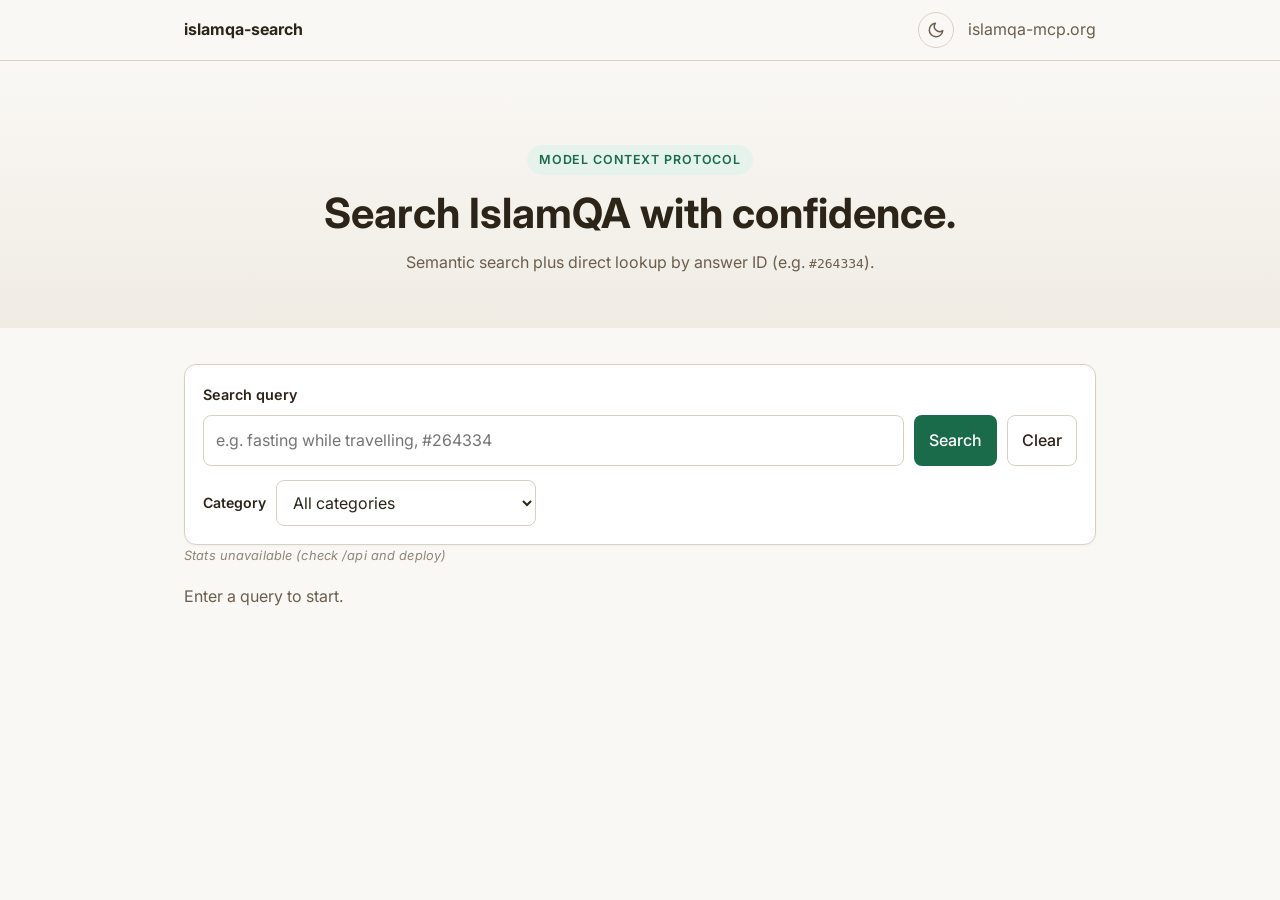
==== search/index.html @ 8f63e15f "Initial commit: IslamQA MCP server and data pipeline. FastMCP server, scrape/embed/build scripts, se" ====
<!DOCTYPE html>
<html lang="en" dir="ltr">
<head>
  <meta charset="UTF-8" />
  <meta name="viewport" content="width=device-width, initial-scale=1.0" />
  <title>IslamQA Search — Search 32,000+ Fatwas by Meaning or ID</title>
  <meta name="description" content="Search over 32,000 IslamQA.info fatwas. Semantic search by meaning, direct lookup by answer ID, English text with optional Arabic, and shareable proof links." />
  <link rel="canonical" href="https://search.islamqa-mcp.org/" />

  <meta property="og:type" content="website" />
  <meta property="og:url" content="https://search.islamqa-mcp.org/" />
  <meta property="og:title" content="IslamQA Search — Search 32,000+ Fatwas by Meaning or ID" />
  <meta property="og:description" content="Semantic search over 32,000+ IslamQA.info answers. Lookup by ID or free-text query. English primary, Arabic when available, and shareable proof links." />
  <meta property="og:locale" content="en_US" />
  <meta property="og:site_name" content="islamqa-mcp" />

  <meta name="twitter:card" content="summary" />
  <meta name="twitter:title" content="IslamQA Search — Search 32,000+ Fatwas by Meaning or ID" />
  <meta name="twitter:description" content="Semantic search over 32,000+ IslamQA.info answers with shareable proof links." />

  <script type="application/ld+json">
  {
    "@context": "https://schema.org",
    "@type": "WebApplication",
    "name": "IslamQA Search",
    "description": "Search IslamQA.info fatwas by meaning or direct answer ID. Part of the islamqa-mcp project.",
    "url": "https://search.islamqa-mcp.org/",
    "applicationCategory": "ReferenceApplication",
    "operatingSystem": "Any",
    "isAccessibleForFree": true,
    "inLanguage": ["en", "ar"],
    "author": {
      "@type": "Organization",
      "name": "islamqa-mcp",
      "url": "https://islamqa-mcp.org/"
    }
  }
  </script>

  <link rel="preconnect" href="https://fonts.googleapis.com">
  <link rel="preconnect" href="https://fonts.gstatic.com" crossorigin>
  <link href="https://fonts.googleapis.com/css2?family=Inter:wght@400;500;600;700&family=Amiri:ital,wght@0,400;0,700;1,400&family=Noto+Naskh+Arabic:wght@400;700&display=swap" rel="stylesheet">
  <link rel="stylesheet" href="style.css" />
</head>
<body>
  <nav class="top-nav" id="topNav">
    <div class="nav-inner">
      <a href="/" class="nav-brand">islamqa-search</a>
      <div class="nav-actions">
        <button
          id="themeToggle"
          class="theme-toggle"
          type="button"
          aria-label="Toggle color theme"
          title="Toggle color theme"
        >
          <svg class="icon-sun" viewBox="0 0 24 24" width="18" height="18" fill="none" stroke="currentColor" stroke-width="2" stroke-linecap="round" stroke-linejoin="round" aria-hidden="true">
            <circle cx="12" cy="12" r="4"/>
            <path d="M12 2v2M12 20v2M4.93 4.93l1.41 1.41M17.66 17.66l1.41 1.41M2 12h2M20 12h2M4.93 19.07l1.41-1.41M17.66 6.34l1.41-1.41"/>
          </svg>
          <svg class="icon-moon" viewBox="0 0 24 24" width="18" height="18" fill="none" stroke="currentColor" stroke-width="2" stroke-linecap="round" stroke-linejoin="round" aria-hidden="true">
            <path d="M21 12.79A9 9 0 1 1 11.21 3 7 7 0 0 0 21 12.79z"/>
          </svg>
        </button>
        <a href="https://islamqa-mcp.org" target="_blank" rel="noopener" class="nav-link">islamqa-mcp.org</a>
      </div>
    </div>
  </nav>

  <header class="hero">
    <div class="hero-inner">
      <p class="hero-badge">Model Context Protocol</p>
      <h1>Search IslamQA with confidence.</h1>
      <p class="hero-sub">
        Semantic search plus direct lookup by answer ID (e.g. <code>#264334</code>).
      </p>
    </div>
  </header>

  <main class="section">
    <div class="container">
      <section class="search-panel">
        <label for="searchInput">Search query</label>
        <div class="search-row">
          <input id="searchInput" type="search" placeholder="e.g. fasting while travelling, #264334" autocomplete="off" />
          <button id="searchBtn" class="btn btn-primary" type="button">Search</button>
          <button id="clearBtn" class="btn btn-outline" type="button">Clear</button>
        </div>
        <div class="filters-row">
          <label for="categorySelect">Category</label>
          <select id="categorySelect">
            <option value="">All categories</option>
          </select>
        </div>
      </section>

      <p id="globalUsageStats" class="global-usage-stats global-usage-pending" aria-live="polite" title="Loading usage counters">…</p>

      <section class="status-row">
        <p id="statsText" class="section-desc">Enter a query to start.</p>
      </section>

      <div id="loadingIndicator" class="loading-indicator" hidden aria-live="polite">
        <span class="spinner" aria-hidden="true"></span>
        <span class="loading-text">Searching…</span>
      </div>

      <section id="resultsSection">
        <ul id="resultsList" class="result-list" aria-live="polite"></ul>
        <nav id="pagination" class="pagination" hidden>
          <button id="prevPageBtn" class="btn btn-outline" type="button">Previous</button>
          <span id="pageText"></span>
          <button id="nextPageBtn" class="btn btn-outline" type="button">Next</button>
        </nav>
      </section>

      <section id="detailView" class="detail-view" hidden>
        <button id="backToSearch" class="btn btn-outline back-btn" type="button">
          <svg viewBox="0 0 24 24" width="16" height="16" fill="none" stroke="currentColor" stroke-width="2" stroke-linecap="round" stroke-linejoin="round" aria-hidden="true"><path d="M19 12H5"/><polyline points="12 19 5 12 12 5"/></svg>
          Back to search
        </button>
        <article id="detailCard" class="detail-card"></article>
      </section>
    </div>
  </main>

  <template id="resultTemplate">
    <li class="result-card" tabindex="0">
      <header class="result-head">
        <div class="result-meta">
          <span class="result-id chip chip-dbid"></span>
          <span class="result-sim chip chip-sim" hidden></span>
        </div>
        <div class="result-actions" role="group" aria-label="Answer actions">
          <button class="btn-copy icon-btn" type="button" title="Copy proof link">Copy link</button>
          <button class="btn-open icon-btn" type="button" title="Open detail">Open</button>
          <a class="btn-source icon-btn" target="_blank" rel="noopener" title="View on IslamQA">IslamQA</a>
        </div>
      </header>
      <h2 class="result-title"></h2>
      <p class="result-excerpt"></p>
      <div class="result-chips"></div>
    </li>
  </template>

  <script src="script.js"></script>
</body>
</html>
---- search/style.css ----
:root {
  --clr-bg: #faf8f5;
  --clr-bg-alt: #f0ece4;
  --clr-surface: #ffffff;
  --clr-surface-hover: #fbf9f4;
  --clr-text: #2c2418;
  --clr-text-muted: #6b5e4e;
  --clr-text-faint: #9a8f7e;
  --clr-accent: #1a6b4a;
  --clr-accent-light: #e6f3ed;
  --clr-accent-dark: #0f4a32;
  --clr-border: #d9d0c3;
  --clr-border-strong: #c2b7a5;
  --clr-prov: #7c5a22;
  --clr-prov-bg: #f3e8d0;
  --clr-sim: #1d5f8a;
  --clr-sim-bg: #e4eff7;
  --font-sans: "Inter", -apple-system, BlinkMacSystemFont, "Segoe UI", sans-serif;
  --font-arabic: "Amiri", "Noto Naskh Arabic", "Scheherazade New", "Traditional Arabic", Georgia, serif;
  --max-w: 960px;
  --radius: 12px;
  --radius-sm: 8px;
  --shadow-sm: 0 1px 3px rgba(0, 0, 0, 0.04);
  --shadow-md: 0 4px 16px rgba(44, 36, 24, 0.08);
}

/* Dark palette shared between @media (auto) and [data-theme="dark"] (manual). */
@media (prefers-color-scheme: dark) {
  :root:not([data-theme="light"]) {
    --clr-bg: #0f131a;
    --clr-bg-alt: #161d27;
    --clr-surface: #1a222d;
    --clr-surface-hover: #222c39;
    --clr-text: #e6edf7;
    --clr-text-muted: #a7b3c4;
    --clr-text-faint: #7f8ea3;
    --clr-accent: #5fc89a;
    --clr-accent-light: #1a3a27;
    --clr-accent-dark: #82e0b6;
    --clr-border: #2a3645;
    --clr-border-strong: #3c4c60;
    --clr-prov: #f0d294;
    --clr-prov-bg: #3a2e17;
    --clr-sim: #9bd2fa;
    --clr-sim-bg: #1c3a55;
    --shadow-sm: 0 1px 3px rgba(0, 0, 0, 0.4);
    --shadow-md: 0 6px 24px rgba(0, 0, 0, 0.5);
  }
}

:root[data-theme="dark"] {
  --clr-bg: #0f131a;
  --clr-bg-alt: #161d27;
  --clr-surface: #1a222d;
  --clr-surface-hover: #222c39;
  --clr-text: #e6edf7;
  --clr-text-muted: #a7b3c4;
  --clr-text-faint: #7f8ea3;
  --clr-accent: #5fc89a;
  --clr-accent-light: #1a3a27;
  --clr-accent-dark: #82e0b6;
  --clr-border: #2a3645;
  --clr-border-strong: #3c4c60;
  --clr-prov: #f0d294;
  --clr-prov-bg: #3a2e17;
  --clr-sim: #9bd2fa;
  --clr-sim-bg: #1c3a55;
  --shadow-sm: 0 1px 3px rgba(0, 0, 0, 0.4);
  --shadow-md: 0 6px 24px rgba(0, 0, 0, 0.5);
}

* { box-sizing: border-box; }

/* Ensure the HTML `hidden` attribute always wins — our own .chip / .result-*
   rules set `display: inline-flex` / `flex`, which otherwise override the
   UA `[hidden] { display: none }` default and leave empty chips visible. */
[hidden] { display: none !important; }

body {
  margin: 0;
  font-family: var(--font-sans);
  color: var(--clr-text);
  background: var(--clr-bg);
  line-height: 1.7;
  -webkit-font-smoothing: antialiased;
  -moz-osx-font-smoothing: grayscale;
}

.top-nav {
  position: sticky;
  top: 0;
  z-index: 20;
  background: color-mix(in srgb, var(--clr-bg) 94%, transparent);
  border-bottom: 1px solid var(--clr-border);
  backdrop-filter: blur(8px);
}

.nav-inner {
  max-width: var(--max-w);
  margin: 0 auto;
  padding: 0 24px;
  height: 60px;
  display: flex;
  justify-content: space-between;
  align-items: center;
}

.nav-actions {
  display: flex;
  align-items: center;
  gap: 14px;
}

.nav-brand {
  color: var(--clr-text);
  text-decoration: none;
  font-weight: 700;
}

.nav-link {
  color: var(--clr-text-muted);
  text-decoration: none;
}

.nav-link:hover {
  color: var(--clr-accent);
}

/* ─── Theme toggle (sun/moon) ─────────────────────────── */

.theme-toggle {
  width: 36px;
  height: 36px;
  padding: 0;
  display: inline-flex;
  align-items: center;
  justify-content: center;
  background: transparent;
  border: 1px solid var(--clr-border);
  border-radius: 999px;
  color: var(--clr-text-muted);
  cursor: pointer;
  transition: background 0.15s ease, border-color 0.15s ease, color 0.15s ease;
}

.theme-toggle:hover {
  background: var(--clr-bg-alt);
  border-color: var(--clr-border-strong);
  color: var(--clr-accent);
}

.theme-toggle:focus-visible {
  outline: none;
  border-color: var(--clr-accent);
  box-shadow: 0 0 0 3px color-mix(in srgb, var(--clr-accent) 25%, transparent);
}

/* Show sun in dark mode (so clicking brings light), moon in light mode. */
.theme-toggle .icon-sun { display: none; }
.theme-toggle .icon-moon { display: block; }

@media (prefers-color-scheme: dark) {
  :root:not([data-theme="light"]) .theme-toggle .icon-sun { display: block; }
  :root:not([data-theme="light"]) .theme-toggle .icon-moon { display: none; }
}

:root[data-theme="dark"] .theme-toggle .icon-sun { display: block; }
:root[data-theme="dark"] .theme-toggle .icon-moon { display: none; }

:root[data-theme="light"] .theme-toggle .icon-sun { display: none; }
:root[data-theme="light"] .theme-toggle .icon-moon { display: block; }

.hero {
  background: linear-gradient(180deg, var(--clr-bg) 0%, var(--clr-bg-alt) 100%);
  padding: 72px 24px 52px;
  text-align: center;
}

.hero-inner { max-width: 760px; margin: 0 auto; }

.hero-badge {
  display: inline-block;
  margin-bottom: 14px;
  padding: 4px 12px;
  font-size: 0.78rem;
  font-weight: 600;
  letter-spacing: 0.07em;
  text-transform: uppercase;
  color: var(--clr-accent);
  background: var(--clr-accent-light);
  border-radius: 999px;
}

.hero h1 {
  margin: 0 0 10px;
  font-size: clamp(1.9rem, 4vw, 2.6rem);
  line-height: 1.2;
}

.hero-sub {
  margin: 0 auto;
  color: var(--clr-text-muted);
  max-width: 620px;
}

.section { padding: 36px 0 64px; }

.container {
  max-width: var(--max-w);
  margin: 0 auto;
  padding: 0 24px;
}

.search-panel {
  background: var(--clr-surface);
  border: 1px solid var(--clr-border);
  border-radius: var(--radius);
  padding: 18px;
  box-shadow: var(--shadow-sm);
}

.search-panel label {
  display: block;
  margin-bottom: 8px;
  font-size: 0.9rem;
  font-weight: 600;
}

.search-row {
  display: grid;
  grid-template-columns: 1fr auto auto;
  gap: 10px;
}

input, select, button {
  font: inherit;
}

input, select {
  border: 1px solid var(--clr-border);
  border-radius: var(--radius-sm);
  padding: 11px 12px;
  background: var(--clr-surface);
  color: var(--clr-text);
}

input:focus, select:focus {
  outline: none;
  border-color: var(--clr-accent);
  box-shadow: 0 0 0 3px color-mix(in srgb, var(--clr-accent) 20%, transparent);
}

.filters-row {
  margin-top: 14px;
  display: flex;
  gap: 10px;
  align-items: center;
  flex-wrap: wrap;
}

.filters-row label {
  display: inline;
  margin-bottom: 0;
  font-size: 0.88rem;
  font-weight: 600;
  white-space: nowrap;
  flex-shrink: 0;
}

.filters-row select {
  min-width: 0;
  flex: 1 1 140px;
  max-width: 260px;
}

.btn {
  border-radius: var(--radius-sm);
  border: 1px solid transparent;
  padding: 11px 14px;
  cursor: pointer;
  font-weight: 500;
  transition: background 0.15s ease, border-color 0.15s ease, color 0.15s ease;
}

.btn-primary {
  background: var(--clr-accent);
  color: #fff;
}

.btn-primary:hover { background: var(--clr-accent-dark); }

.btn-outline {
  background: transparent;
  border-color: var(--clr-border);
  color: var(--clr-text);
}

.btn-outline:hover { border-color: var(--clr-accent); color: var(--clr-accent); }

.status-row { margin: 16px 0; }
.section-desc { color: var(--clr-text-muted); margin: 0; }

.global-usage-stats {
  margin: 0 0 10px;
  font-size: 0.8rem;
  color: var(--clr-text-muted);
  opacity: 0.88;
  letter-spacing: 0.01em;
}

.global-usage-stats.global-usage-missing,
.global-usage-pending {
  font-style: italic;
  opacity: 0.75;
}

/* ─── Loading indicator (search in-flight) ─────────────── */
.loading-indicator {
  display: flex;
  align-items: center;
  justify-content: center;
  gap: 10px;
  padding: 22px 18px;
  margin: 12px 0;
  border: 1px dashed var(--clr-border);
  border-radius: var(--radius);
  color: var(--clr-text-muted);
  background: color-mix(in srgb, var(--clr-surface) 60%, transparent);
}
.loading-indicator .spinner {
  width: 18px;
  height: 18px;
  border-radius: 50%;
  border: 2px solid var(--clr-border-strong);
  border-top-color: var(--clr-accent);
  animation: hadith-spin 0.8s linear infinite;
}
.loading-indicator .loading-text {
  font-size: 0.92rem;
  font-weight: 500;
}
@keyframes hadith-spin {
  to { transform: rotate(360deg); }
}
@media (prefers-reduced-motion: reduce) {
  .loading-indicator .spinner { animation-duration: 2.5s; }
}

/* ─── Result list + card ───────────────────────────────── */

.result-list { display: grid; gap: 16px; }

.result-card {
  position: relative;
  background: var(--clr-surface);
  border: 1px solid var(--clr-border);
  border-radius: var(--radius);
  padding: 18px 20px;
  box-shadow: var(--shadow-sm);
  transition: box-shadow 0.18s ease, border-color 0.18s ease, transform 0.18s ease;
}

.result-card:hover {
  border-color: var(--clr-border-strong);
  box-shadow: var(--shadow-md);
}

.result-card:focus-visible {
  outline: none;
  border-color: var(--clr-accent);
  box-shadow: 0 0 0 3px color-mix(in srgb, var(--clr-accent) 25%, transparent);
}

/* ─── Head: meta strip + icon actions ─────────────────── */

.result-head {
  display: flex;
  align-items: flex-start;
  justify-content: space-between;
  gap: 12px;
  margin-bottom: 10px;
}

.result-meta {
  display: flex;
  flex-wrap: wrap;
  align-items: center;
  gap: 6px;
  flex: 1;
  min-width: 0;
}

.chip {
  display: inline-flex;
  align-items: center;
  gap: 4px;
  background: var(--clr-bg-alt);
  color: var(--clr-text-muted);
  border-radius: 999px;
  padding: 3px 10px;
  font-size: 0.78rem;
  font-weight: 500;
  line-height: 1.4;
  white-space: nowrap;
}

.chip-coll {
  background: var(--clr-accent-light);
  color: var(--clr-accent);
  font-weight: 600;
}

.chip-num {
  background: transparent;
  color: var(--clr-text);
  padding-left: 4px;
  padding-right: 4px;
  font-weight: 600;
}

.chip-chapter {
  background: transparent;
  color: var(--clr-text-faint);
  font-style: italic;
  font-weight: 400;
  max-width: 280px;
  overflow: hidden;
  text-overflow: ellipsis;
}

.chip-chapter::before {
  content: "·";
  margin-right: 6px;
  color: var(--clr-text-faint);
  font-style: normal;
}

.chip-sim {
  background: var(--clr-sim-bg);
  color: var(--clr-sim);
  font-variant-numeric: tabular-nums;
  font-weight: 600;
  margin-left: auto;
}

.chip-dbid {
  background: var(--clr-bg-alt);
  color: var(--clr-text-faint);
  font-variant-numeric: tabular-nums;
  font-size: 0.72rem;
}

.chip-prov {
  background: var(--clr-prov-bg);
  color: var(--clr-prov);
  font-weight: 500;
  text-transform: lowercase;
}

.result-actions {
  display: flex;
  gap: 2px;
  flex-shrink: 0;
}

.icon-btn {
  display: inline-flex;
  align-items: center;
  justify-content: center;
  width: 32px;
  height: 32px;
  border: none;
  border-radius: var(--radius-sm);
  background: transparent;
  color: var(--clr-text-muted);
  cursor: pointer;
  transition: background 0.15s ease, color 0.15s ease;
  text-decoration: none;
}

.icon-btn:hover {
  background: var(--clr-bg-alt);
  color: var(--clr-accent);
}

.icon-btn:focus-visible {
  outline: none;
  background: var(--clr-bg-alt);
  color: var(--clr-accent);
  box-shadow: 0 0 0 2px color-mix(in srgb, var(--clr-accent) 35%, transparent);
}

.icon-btn.is-copied {
  color: var(--clr-accent);
  background: var(--clr-accent-light);
}

/* ─── Narrator line ───────────────────────────────────── */

.result-narrator {
  margin: 0 0 8px;
  color: var(--clr-accent);
  font-style: italic;
  font-size: 0.92rem;
  font-weight: 500;
}

/* ─── English body (smart clamp) ──────────────────────── */

.result-body {
  position: relative;
  margin: 0;
}

.english-text {
  color: var(--clr-text);
  font-size: 1rem;
  line-height: 1.7;
  white-space: pre-wrap;
  word-wrap: break-word;
}

.english-text.is-clamped {
  display: -webkit-box;
  -webkit-line-clamp: 8;
  -webkit-box-orient: vertical;
  overflow: hidden;
  mask-image: linear-gradient(180deg, #000 70%, transparent);
  -webkit-mask-image: linear-gradient(180deg, #000 70%, transparent);
}

.expand-btn {
  display: inline-block;
  margin-top: 8px;
  padding: 4px 0;
  border: none;
  background: transparent;
  color: var(--clr-accent);
  font-weight: 600;
  font-size: 0.88rem;
  cursor: pointer;
}

.expand-btn:hover { color: var(--clr-accent-dark); }

/* ─── Arabic block ────────────────────────────────────── */

.arabic-block {
  margin-top: 16px;
  padding: 14px 16px;
  background: var(--clr-bg-alt);
  border-radius: var(--radius-sm);
  border-right: 3px solid var(--clr-accent);
}

.arabic-text {
  margin: 0;
  font-family: var(--font-arabic);
  font-size: 1.4rem;
  line-height: 2;
  text-align: right;
  direction: rtl;
  color: var(--clr-text);
  letter-spacing: 0.005em;
}

/* ─── Single-result detail mode ───────────────────────── */

.result-card.is-detail {
  padding: 24px 28px;
}

.result-card.is-detail .english-text {
  font-size: 1.05rem;
}

.result-card.is-detail .arabic-text {
  font-size: 1.55rem;
}

/* ─── Pagination + empty ──────────────────────────────── */

.pagination {
  margin-top: 24px;
  display: flex;
  align-items: center;
  justify-content: center;
  gap: 10px;
  color: var(--clr-text-muted);
}

.empty {
  border: 1px dashed var(--clr-border);
  border-radius: var(--radius);
  padding: 28px 18px;
  color: var(--clr-text-muted);
  text-align: center;
}

/* ─── Toast ───────────────────────────────────────────── */

.toast {
  position: fixed;
  bottom: 24px;
  left: 50%;
  transform: translateX(-50%) translateY(10px);
  background: var(--clr-text);
  color: var(--clr-bg);
  padding: 10px 18px;
  border-radius: 999px;
  font-size: 0.88rem;
  font-weight: 500;
  box-shadow: var(--shadow-md);
  opacity: 0;
  pointer-events: none;
  transition: opacity 0.2s ease, transform 0.2s ease;
  z-index: 100;
}

.toast.is-visible {
  opacity: 1;
  transform: translateX(-50%) translateY(0);
}

@media (max-width: 760px) {
  .hero { padding: 36px 18px 24px; }
  .hero-badge { margin-bottom: 10px; font-size: 0.72rem; padding: 3px 10px; }
  .hero h1 { font-size: 1.5rem; margin-bottom: 6px; }
  .hero-sub { font-size: 0.88rem; }
  .section { padding: 24px 0 48px; }
  .search-panel { padding: 14px; }
  .search-panel > label { font-size: 0.84rem; margin-bottom: 6px; }
  .search-row { grid-template-columns: 1fr; }
  .filters-row { gap: 6px 10px; }
  .filters-row select { max-width: none; flex: 1 1 100%; }
  .filters-row label { flex-basis: auto; }
  .result-card { padding: 16px; }
  .result-head { flex-direction: column; gap: 8px; }
  .result-actions { align-self: flex-end; }
  .arabic-text { font-size: 1.25rem; line-height: 1.9; }
  .chip-chapter { max-width: 180px; }
}

/* ─── Detail view (direct lookup by ?id=N) ────────────── */

body.is-detail-mode .search-panel,
body.is-detail-mode .status-row,
body.is-detail-mode .global-usage-stats,
body.is-detail-mode .hero { display: none; }

.detail-view {
  margin-top: 8px;
}

.back-btn {
  display: inline-flex;
  align-items: center;
  gap: 6px;
  margin-bottom: 20px;
  font-size: 0.9rem;
}

.section-heading {
  margin: 28px 0 14px;
  font-size: 0.92rem;
  font-weight: 600;
  color: var(--clr-text-muted);
  letter-spacing: 0.03em;
  text-transform: uppercase;
}

/* Cross-ref cards are compact — smaller text, tighter padding */
.xref-card .english-text {
  font-size: 0.92rem;
}
.xref-card .chip { font-size: 0.74rem; }
.xref-card { cursor: pointer; }
.xref-card:hover {
  border-color: var(--clr-accent);
}

/* ─── Embedded mode (?app=1) — trims chrome for iframe ───
   Used by the MCP show_hadith app wrapper. */
body.is-embedded .top-nav,
body.is-embedded .hero { display: none; }
body.is-embedded .section { padding: 16px 0 32px; }
body.is-embedded { background: var(--clr-bg); }

/* IslamQA search — list reset + detail view (JS-rendered) */
.result-list {
  list-style: none;
  padding: 0;
  margin: 0;
}

.result-list .result-card {
  cursor: pointer;
}

.result-title {
  margin: 8px 0 6px;
  font-size: 1.05rem;
  line-height: 1.35;
}

.result-excerpt {
  margin: 0 0 10px;
  color: var(--clr-text-muted);
  font-size: 0.95rem;
}

.result-chips {
  display: flex;
  flex-wrap: wrap;
  gap: 6px;
}

.result-chips .chip {
  font-size: 0.75rem;
  padding: 2px 8px;
  border-radius: 999px;
  background: var(--clr-bg-alt);
  border: 1px solid var(--clr-border);
  color: var(--clr-text-muted);
}

.detail-card {
  background: var(--clr-surface);
  border: 1px solid var(--clr-border);
  border-radius: var(--radius);
  padding: 24px;
  box-shadow: var(--shadow-sm);
}

.detail-title {
  margin: 0 0 8px;
  font-size: 1.35rem;
  line-height: 1.3;
}

.detail-meta {
  color: var(--clr-text-muted);
  font-size: 0.9rem;
  margin: 0 0 20px;
}

.detail-section {
  margin-bottom: 20px;
}

.detail-section h3 {
  margin: 0 0 8px;
  font-size: 0.85rem;
  text-transform: uppercase;
  letter-spacing: 0.04em;
  color: var(--clr-text-muted);
}

.detail-body {
  white-space: pre-wrap;
  line-height: 1.65;
}

.detail-arabic {
  font-family: var(--font-arabic);
  direction: rtl;
  text-align: right;
}

.detail-actions {
  display: flex;
  flex-wrap: wrap;
  gap: 12px 16px;
  margin-top: 20px;
  padding-top: 16px;
  border-top: 1px solid var(--clr-border);
  font-size: 0.9rem;
}

.detail-actions a,
.detail-actions button {
  color: var(--clr-accent);
  background: none;
  border: none;
  cursor: pointer;
  font: inherit;
  padding: 0;
  text-decoration: underline;
}

.btn-show-arabic {
  margin-top: 12px;
  padding: 8px 14px;
  border-radius: var(--radius-sm);
  border: 1px solid var(--clr-border);
  background: var(--clr-surface);
  color: var(--clr-text);
  cursor: pointer;
  font: inherit;
}

.btn-show-arabic:hover {
  background: var(--clr-surface-hover);
}

.top-nav.scrolled {
  box-shadow: var(--shadow-sm);
}
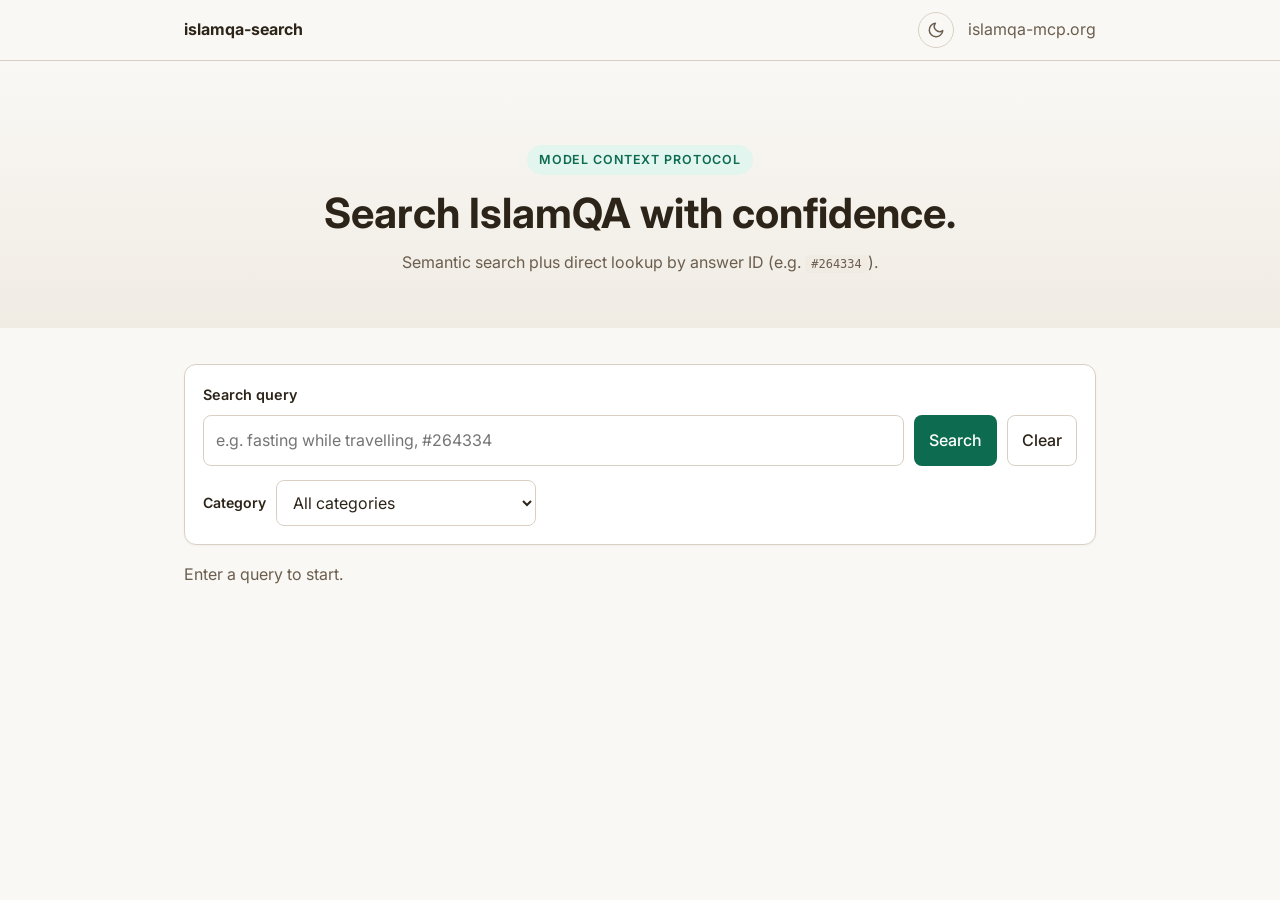
==== commit a51fbfb8: "Fix search frontend: full rewrite matching hadith-mcp quality - Rewrite search HTML (fix broken <mot" ====
--- a/search/index.html
+++ b/search/index.html
@@ -94,7 +94,7 @@
         </div>
       </section>
 
-      <p id="globalUsageStats" class="global-usage-stats global-usage-pending" aria-live="polite" title="Loading usage counters">…</p>
+      <p id="globalUsageStats" class="global-usage-stats global-usage-pending" aria-live="polite" title="Loading usage counters">&hellip;</p>
 
       <section class="status-row">
         <p id="statsText" class="section-desc">Enter a query to start.</p>
@@ -102,45 +102,70 @@
 
       <div id="loadingIndicator" class="loading-indicator" hidden aria-live="polite">
         <span class="spinner" aria-hidden="true"></span>
-        <span class="loading-text">Searching…</span>
+        <span class="loading-text">Searching&hellip;</span>
       </div>
 
-      <section id="resultsSection">
-        <ul id="resultsList" class="result-list" aria-live="polite"></ul>
-        <nav id="pagination" class="pagination" hidden>
-          <button id="prevPageBtn" class="btn btn-outline" type="button">Previous</button>
-          <span id="pageText"></span>
-          <button id="nextPageBtn" class="btn btn-outline" type="button">Next</button>
-        </nav>
-      </section>
+      <section id="resultsList" class="result-list" aria-live="polite"></section>
 
       <section id="detailView" class="detail-view" hidden>
         <button id="backToSearch" class="btn btn-outline back-btn" type="button">
           <svg viewBox="0 0 24 24" width="16" height="16" fill="none" stroke="currentColor" stroke-width="2" stroke-linecap="round" stroke-linejoin="round" aria-hidden="true"><path d="M19 12H5"/><polyline points="12 19 5 12 12 5"/></svg>
           Back to search
         </button>
-        <article id="detailCard" class="detail-card"></article>
+        <div id="detailCard"></div>
       </section>
+
+      <nav id="pagination" class="pagination" hidden>
+        <button id="prevPageBtn" class="btn btn-outline" type="button">Previous</button>
+        <span id="pageText"></span>
+        <button id="nextPageBtn" class="btn btn-outline" type="button">Next</button>
+      </nav>
     </div>
   </main>
 
   <template id="resultTemplate">
-    <li class="result-card" tabindex="0">
+    <article class="result-card" tabindex="0">
       <header class="result-head">
         <div class="result-meta">
-          <span class="result-id chip chip-dbid"></span>
-          <span class="result-sim chip chip-sim" hidden></span>
+          <span class="chip chip-id"></span>
+          <span class="chip chip-sim" hidden></span>
         </div>
         <div class="result-actions" role="group" aria-label="Answer actions">
-          <button class="btn-copy icon-btn" type="button" title="Copy proof link">Copy link</button>
-          <button class="btn-open icon-btn" type="button" title="Open detail">Open</button>
-          <a class="btn-source icon-btn" target="_blank" rel="noopener" title="View on IslamQA">IslamQA</a>
+          <button class="icon-btn copy-link-btn" type="button" title="Copy proof link" aria-label="Copy proof link">
+            <svg viewBox="0 0 24 24" width="16" height="16" fill="none" stroke="currentColor" stroke-width="2" stroke-linecap="round" stroke-linejoin="round" aria-hidden="true">
+              <path d="M10 13a5 5 0 0 0 7.07 0l3-3a5 5 0 0 0-7.07-7.07l-1.5 1.5"/>
+              <path d="M14 11a5 5 0 0 0-7.07 0l-3 3a5 5 0 0 0 7.07 7.07l1.5-1.5"/>
+            </svg>
+          </button>
+          <button class="icon-btn copy-text-btn" type="button" title="Copy answer text" aria-label="Copy answer text">
+            <svg viewBox="0 0 24 24" width="16" height="16" fill="none" stroke="currentColor" stroke-width="2" stroke-linecap="round" stroke-linejoin="round" aria-hidden="true">
+              <rect x="9" y="9" width="13" height="13" rx="2"/>
+              <path d="M5 15H4a2 2 0 0 1-2-2V4a2 2 0 0 1 2-2h9a2 2 0 0 1 2 2v1"/>
+            </svg>
+          </button>
+          <a class="icon-btn source-link" target="_blank" rel="noopener" title="View on IslamQA.info" aria-label="View on IslamQA.info">
+            <svg viewBox="0 0 24 24" width="16" height="16" fill="none" stroke="currentColor" stroke-width="2" stroke-linecap="round" stroke-linejoin="round" aria-hidden="true">
+              <path d="M18 13v6a2 2 0 0 1-2 2H5a2 2 0 0 1-2-2V8a2 2 0 0 1 2-2h6"/>
+              <polyline points="15 3 21 3 21 9"/>
+              <line x1="10" y1="14" x2="21" y2="3"/>
+            </svg>
+          </a>
         </div>
       </header>
+
       <h2 class="result-title"></h2>
-      <p class="result-excerpt"></p>
+
+      <div class="result-body">
+        <div class="english-text"></div>
+        <button class="expand-btn" type="button" hidden>Show more</button>
+      </div>
+
+      <div class="arabic-block" hidden>
+        <p class="arabic-text" dir="rtl" lang="ar"></p>
+      </div>
+
       <div class="result-chips"></div>
-    </li>
+    </article>
   </template>
 
   <script src="script.js"></script>
--- a/search/style.css
+++ b/search/style.css
@@ -6,13 +6,11 @@
   --clr-text: #2c2418;
   --clr-text-muted: #6b5e4e;
   --clr-text-faint: #9a8f7e;
-  --clr-accent: #1a6b4a;
-  --clr-accent-light: #e6f3ed;
-  --clr-accent-dark: #0f4a32;
+  --clr-accent: #0d6b4f;
+  --clr-accent-light: #e3f5ef;
+  --clr-accent-dark: #094d38;
   --clr-border: #d9d0c3;
   --clr-border-strong: #c2b7a5;
-  --clr-prov: #7c5a22;
-  --clr-prov-bg: #f3e8d0;
   --clr-sim: #1d5f8a;
   --clr-sim-bg: #e4eff7;
   --font-sans: "Inter", -apple-system, BlinkMacSystemFont, "Segoe UI", sans-serif;
@@ -24,7 +22,6 @@
   --shadow-md: 0 4px 16px rgba(44, 36, 24, 0.08);
 }
 
-/* Dark palette shared between @media (auto) and [data-theme="dark"] (manual). */
 @media (prefers-color-scheme: dark) {
   :root:not([data-theme="light"]) {
     --clr-bg: #0f131a;
@@ -39,8 +36,6 @@
     --clr-accent-dark: #82e0b6;
     --clr-border: #2a3645;
     --clr-border-strong: #3c4c60;
-    --clr-prov: #f0d294;
-    --clr-prov-bg: #3a2e17;
     --clr-sim: #9bd2fa;
     --clr-sim-bg: #1c3a55;
     --shadow-sm: 0 1px 3px rgba(0, 0, 0, 0.4);
@@ -61,8 +56,6 @@
   --clr-accent-dark: #82e0b6;
   --clr-border: #2a3645;
   --clr-border-strong: #3c4c60;
-  --clr-prov: #f0d294;
-  --clr-prov-bg: #3a2e17;
   --clr-sim: #9bd2fa;
   --clr-sim-bg: #1c3a55;
   --shadow-sm: 0 1px 3px rgba(0, 0, 0, 0.4);
@@ -70,10 +63,6 @@
 }
 
 * { box-sizing: border-box; }
-
-/* Ensure the HTML `hidden` attribute always wins — our own .chip / .result-*
-   rules set `display: inline-flex` / `flex`, which otherwise override the
-   UA `[hidden] { display: none }` default and leave empty chips visible. */
 [hidden] { display: none !important; }
 
 body {
@@ -86,6 +75,8 @@
   -moz-osx-font-smoothing: grayscale;
 }
 
+/* ─── Nav ─────────────────────────────────────────────── */
+
 .top-nav {
   position: sticky;
   top: 0;
@@ -155,7 +146,6 @@
   box-shadow: 0 0 0 3px color-mix(in srgb, var(--clr-accent) 25%, transparent);
 }
 
-/* Show sun in dark mode (so clicking brings light), moon in light mode. */
 .theme-toggle .icon-sun { display: none; }
 .theme-toggle .icon-moon { display: block; }
 
@@ -169,6 +159,8 @@
 
 :root[data-theme="light"] .theme-toggle .icon-sun { display: none; }
 :root[data-theme="light"] .theme-toggle .icon-moon { display: block; }
+
+/* ─── Hero ────────────────────────────────────────────── */
 
 .hero {
   background: linear-gradient(180deg, var(--clr-bg) 0%, var(--clr-bg-alt) 100%);
@@ -203,6 +195,15 @@
   max-width: 620px;
 }
 
+.hero-sub code {
+  background: var(--clr-bg-alt);
+  padding: 2px 6px;
+  border-radius: 4px;
+  font-size: 0.92em;
+}
+
+/* ─── Layout ──────────────────────────────────────────── */
+
 .section { padding: 36px 0 64px; }
 
 .container {
@@ -210,6 +211,8 @@
   margin: 0 auto;
   padding: 0 24px;
 }
+
+/* ─── Search panel ────────────────────────────────────── */
 
 .search-panel {
   background: var(--clr-surface);
@@ -273,6 +276,8 @@
   max-width: 260px;
 }
 
+/* ─── Buttons ─────────────────────────────────────────── */
+
 .btn {
   border-radius: var(--radius-sm);
   border: 1px solid transparent;
@@ -297,6 +302,8 @@
 
 .btn-outline:hover { border-color: var(--clr-accent); color: var(--clr-accent); }
 
+/* ─── Status / stats ──────────────────────────────────── */
+
 .status-row { margin: 16px 0; }
 .section-desc { color: var(--clr-text-muted); margin: 0; }
 
@@ -314,7 +321,8 @@
   opacity: 0.75;
 }
 
-/* ─── Loading indicator (search in-flight) ─────────────── */
+/* ─── Loading indicator ───────────────────────────────── */
+
 .loading-indicator {
   display: flex;
   align-items: center;
@@ -333,20 +341,20 @@
   border-radius: 50%;
   border: 2px solid var(--clr-border-strong);
   border-top-color: var(--clr-accent);
-  animation: hadith-spin 0.8s linear infinite;
+  animation: islamqa-spin 0.8s linear infinite;
 }
 .loading-indicator .loading-text {
   font-size: 0.92rem;
   font-weight: 500;
 }
-@keyframes hadith-spin {
+@keyframes islamqa-spin {
   to { transform: rotate(360deg); }
 }
 @media (prefers-reduced-motion: reduce) {
   .loading-indicator .spinner { animation-duration: 2.5s; }
 }
 
-/* ─── Result list + card ───────────────────────────────── */
+/* ─── Result list + card ──────────────────────────────── */
 
 .result-list { display: grid; gap: 16px; }
 
@@ -357,7 +365,8 @@
   border-radius: var(--radius);
   padding: 18px 20px;
   box-shadow: var(--shadow-sm);
-  transition: box-shadow 0.18s ease, border-color 0.18s ease, transform 0.18s ease;
+  cursor: pointer;
+  transition: box-shadow 0.18s ease, border-color 0.18s ease;
 }
 
 .result-card:hover {
@@ -404,35 +413,10 @@
   white-space: nowrap;
 }
 
-.chip-coll {
+.chip-id {
   background: var(--clr-accent-light);
   color: var(--clr-accent);
   font-weight: 600;
-}
-
-.chip-num {
-  background: transparent;
-  color: var(--clr-text);
-  padding-left: 4px;
-  padding-right: 4px;
-  font-weight: 600;
-}
-
-.chip-chapter {
-  background: transparent;
-  color: var(--clr-text-faint);
-  font-style: italic;
-  font-weight: 400;
-  max-width: 280px;
-  overflow: hidden;
-  text-overflow: ellipsis;
-}
-
-.chip-chapter::before {
-  content: "·";
-  margin-right: 6px;
-  color: var(--clr-text-faint);
-  font-style: normal;
 }
 
 .chip-sim {
@@ -443,18 +427,10 @@
   margin-left: auto;
 }
 
-.chip-dbid {
+.chip-cat {
   background: var(--clr-bg-alt);
   color: var(--clr-text-faint);
-  font-variant-numeric: tabular-nums;
-  font-size: 0.72rem;
-}
-
-.chip-prov {
-  background: var(--clr-prov-bg);
-  color: var(--clr-prov);
-  font-weight: 500;
-  text-transform: lowercase;
+  font-size: 0.74rem;
 }
 
 .result-actions {
@@ -495,26 +471,24 @@
   background: var(--clr-accent-light);
 }
 
-/* ─── Narrator line ───────────────────────────────────── */
-
-.result-narrator {
+/* ─── Title ───────────────────────────────────────────── */
+
+.result-title {
   margin: 0 0 8px;
-  color: var(--clr-accent);
-  font-style: italic;
-  font-size: 0.92rem;
-  font-weight: 500;
+  font-size: 1.05rem;
+  line-height: 1.4;
 }
 
 /* ─── English body (smart clamp) ──────────────────────── */
 
 .result-body {
   position: relative;
-  margin: 0;
+  margin: 0 0 10px;
 }
 
 .english-text {
   color: var(--clr-text);
-  font-size: 1rem;
+  font-size: 0.95rem;
   line-height: 1.7;
   white-space: pre-wrap;
   word-wrap: break-word;
@@ -522,7 +496,7 @@
 
 .english-text.is-clamped {
   display: -webkit-box;
-  -webkit-line-clamp: 8;
+  -webkit-line-clamp: 6;
   -webkit-box-orient: vertical;
   overflow: hidden;
   mask-image: linear-gradient(180deg, #000 70%, transparent);
@@ -564,10 +538,20 @@
   letter-spacing: 0.005em;
 }
 
+/* ─── Category chips row ──────────────────────────────── */
+
+.result-chips {
+  display: flex;
+  flex-wrap: wrap;
+  gap: 6px;
+  margin-top: 10px;
+}
+
 /* ─── Single-result detail mode ───────────────────────── */
 
 .result-card.is-detail {
   padding: 24px 28px;
+  cursor: default;
 }
 
 .result-card.is-detail .english-text {
@@ -577,6 +561,67 @@
 .result-card.is-detail .arabic-text {
   font-size: 1.55rem;
 }
+
+.result-card.is-detail .result-title {
+  font-size: 1.2rem;
+}
+
+/* Detail sections (question / answer) */
+.detail-section {
+  margin-bottom: 16px;
+}
+
+.detail-section-heading {
+  margin: 0 0 6px;
+  font-size: 0.82rem;
+  font-weight: 600;
+  text-transform: uppercase;
+  letter-spacing: 0.06em;
+  color: var(--clr-accent);
+}
+
+.detail-links {
+  display: flex;
+  flex-wrap: wrap;
+  gap: 10px;
+  margin-top: 20px;
+  padding-top: 16px;
+  border-top: 1px solid var(--clr-border);
+}
+
+.detail-links a,
+.detail-links button {
+  font-size: 0.88rem;
+  color: var(--clr-accent);
+  text-decoration: none;
+  background: transparent;
+  border: 1px solid var(--clr-border);
+  border-radius: var(--radius-sm);
+  padding: 8px 14px;
+  cursor: pointer;
+  font-weight: 500;
+  transition: border-color 0.15s ease, color 0.15s ease;
+}
+
+.detail-links a:hover,
+.detail-links button:hover {
+  border-color: var(--clr-accent);
+}
+
+.btn-show-arabic {
+  margin-top: 12px;
+  padding: 6px 14px;
+  border: 1px solid var(--clr-border);
+  border-radius: var(--radius-sm);
+  background: var(--clr-accent-light);
+  color: var(--clr-accent);
+  font-weight: 600;
+  font-size: 0.86rem;
+  cursor: pointer;
+  transition: border-color 0.15s ease;
+}
+
+.btn-show-arabic:hover { border-color: var(--clr-accent); }
 
 /* ─── Pagination + empty ──────────────────────────────── */
 
@@ -622,6 +667,27 @@
   transform: translateX(-50%) translateY(0);
 }
 
+/* ─── Detail view ─────────────────────────────────────── */
+
+body.is-detail-mode .search-panel,
+body.is-detail-mode .status-row,
+body.is-detail-mode .global-usage-stats,
+body.is-detail-mode .hero { display: none; }
+
+.detail-view {
+  margin-top: 8px;
+}
+
+.back-btn {
+  display: inline-flex;
+  align-items: center;
+  gap: 6px;
+  margin-bottom: 20px;
+  font-size: 0.9rem;
+}
+
+/* ─── Responsive ──────────────────────────────────────── */
+
 @media (max-width: 760px) {
   .hero { padding: 36px 18px 24px; }
   .hero-badge { margin-bottom: 10px; font-size: 0.72rem; padding: 3px 10px; }
@@ -638,171 +704,11 @@
   .result-head { flex-direction: column; gap: 8px; }
   .result-actions { align-self: flex-end; }
   .arabic-text { font-size: 1.25rem; line-height: 1.9; }
-  .chip-chapter { max-width: 180px; }
-}
-
-/* ─── Detail view (direct lookup by ?id=N) ────────────── */
-
-body.is-detail-mode .search-panel,
-body.is-detail-mode .status-row,
-body.is-detail-mode .global-usage-stats,
-body.is-detail-mode .hero { display: none; }
-
-.detail-view {
-  margin-top: 8px;
-}
-
-.back-btn {
-  display: inline-flex;
-  align-items: center;
-  gap: 6px;
-  margin-bottom: 20px;
-  font-size: 0.9rem;
-}
-
-.section-heading {
-  margin: 28px 0 14px;
-  font-size: 0.92rem;
-  font-weight: 600;
-  color: var(--clr-text-muted);
-  letter-spacing: 0.03em;
-  text-transform: uppercase;
-}
-
-/* Cross-ref cards are compact — smaller text, tighter padding */
-.xref-card .english-text {
-  font-size: 0.92rem;
-}
-.xref-card .chip { font-size: 0.74rem; }
-.xref-card { cursor: pointer; }
-.xref-card:hover {
-  border-color: var(--clr-accent);
-}
-
-/* ─── Embedded mode (?app=1) — trims chrome for iframe ───
-   Used by the MCP show_hadith app wrapper. */
+}
+
+/* ─── Embedded mode (?app=1) ──────────────────────────── */
+
 body.is-embedded .top-nav,
 body.is-embedded .hero { display: none; }
 body.is-embedded .section { padding: 16px 0 32px; }
 body.is-embedded { background: var(--clr-bg); }
-
-/* IslamQA search — list reset + detail view (JS-rendered) */
-.result-list {
-  list-style: none;
-  padding: 0;
-  margin: 0;
-}
-
-.result-list .result-card {
-  cursor: pointer;
-}
-
-.result-title {
-  margin: 8px 0 6px;
-  font-size: 1.05rem;
-  line-height: 1.35;
-}
-
-.result-excerpt {
-  margin: 0 0 10px;
-  color: var(--clr-text-muted);
-  font-size: 0.95rem;
-}
-
-.result-chips {
-  display: flex;
-  flex-wrap: wrap;
-  gap: 6px;
-}
-
-.result-chips .chip {
-  font-size: 0.75rem;
-  padding: 2px 8px;
-  border-radius: 999px;
-  background: var(--clr-bg-alt);
-  border: 1px solid var(--clr-border);
-  color: var(--clr-text-muted);
-}
-
-.detail-card {
-  background: var(--clr-surface);
-  border: 1px solid var(--clr-border);
-  border-radius: var(--radius);
-  padding: 24px;
-  box-shadow: var(--shadow-sm);
-}
-
-.detail-title {
-  margin: 0 0 8px;
-  font-size: 1.35rem;
-  line-height: 1.3;
-}
-
-.detail-meta {
-  color: var(--clr-text-muted);
-  font-size: 0.9rem;
-  margin: 0 0 20px;
-}
-
-.detail-section {
-  margin-bottom: 20px;
-}
-
-.detail-section h3 {
-  margin: 0 0 8px;
-  font-size: 0.85rem;
-  text-transform: uppercase;
-  letter-spacing: 0.04em;
-  color: var(--clr-text-muted);
-}
-
-.detail-body {
-  white-space: pre-wrap;
-  line-height: 1.65;
-}
-
-.detail-arabic {
-  font-family: var(--font-arabic);
-  direction: rtl;
-  text-align: right;
-}
-
-.detail-actions {
-  display: flex;
-  flex-wrap: wrap;
-  gap: 12px 16px;
-  margin-top: 20px;
-  padding-top: 16px;
-  border-top: 1px solid var(--clr-border);
-  font-size: 0.9rem;
-}
-
-.detail-actions a,
-.detail-actions button {
-  color: var(--clr-accent);
-  background: none;
-  border: none;
-  cursor: pointer;
-  font: inherit;
-  padding: 0;
-  text-decoration: underline;
-}
-
-.btn-show-arabic {
-  margin-top: 12px;
-  padding: 8px 14px;
-  border-radius: var(--radius-sm);
-  border: 1px solid var(--clr-border);
-  background: var(--clr-surface);
-  color: var(--clr-text);
-  cursor: pointer;
-  font: inherit;
-}
-
-.btn-show-arabic:hover {
-  background: var(--clr-surface-hover);
-}
-
-.top-nav.scrolled {
-  box-shadow: var(--shadow-sm);
-}
